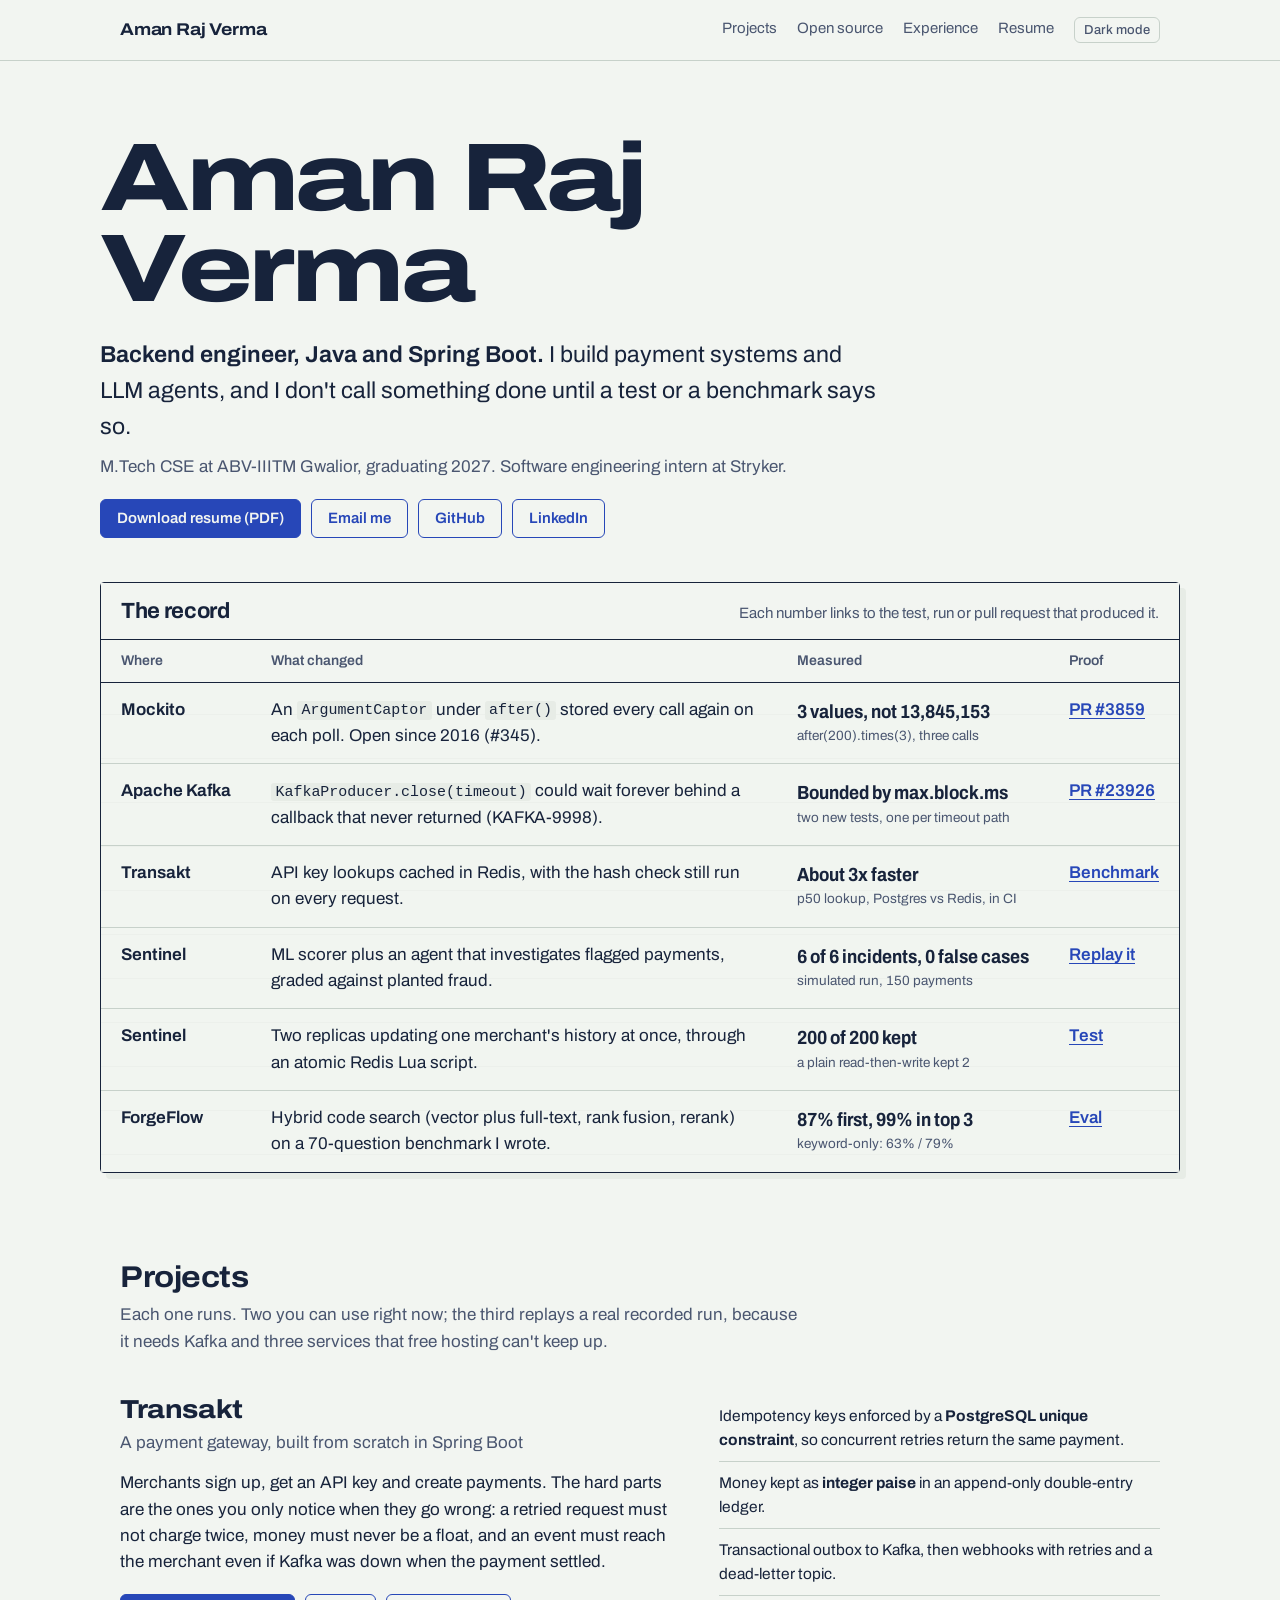
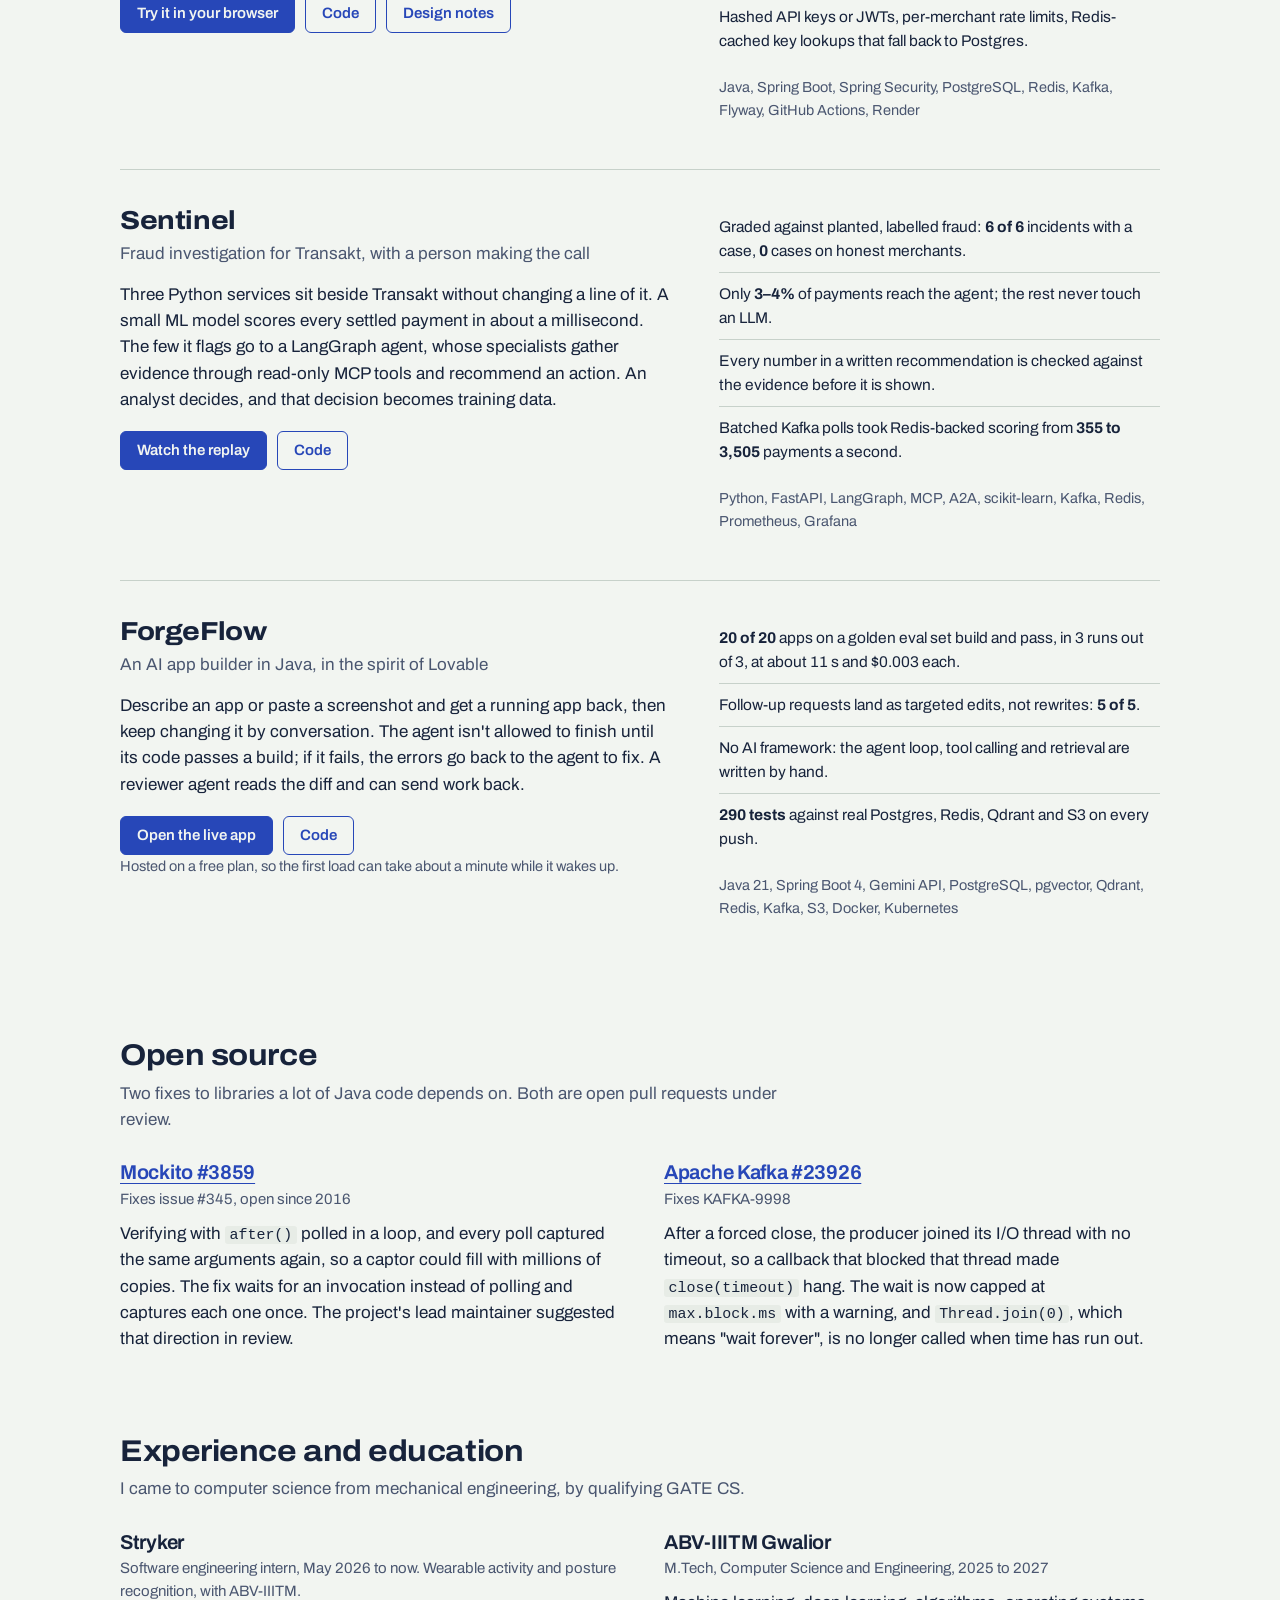
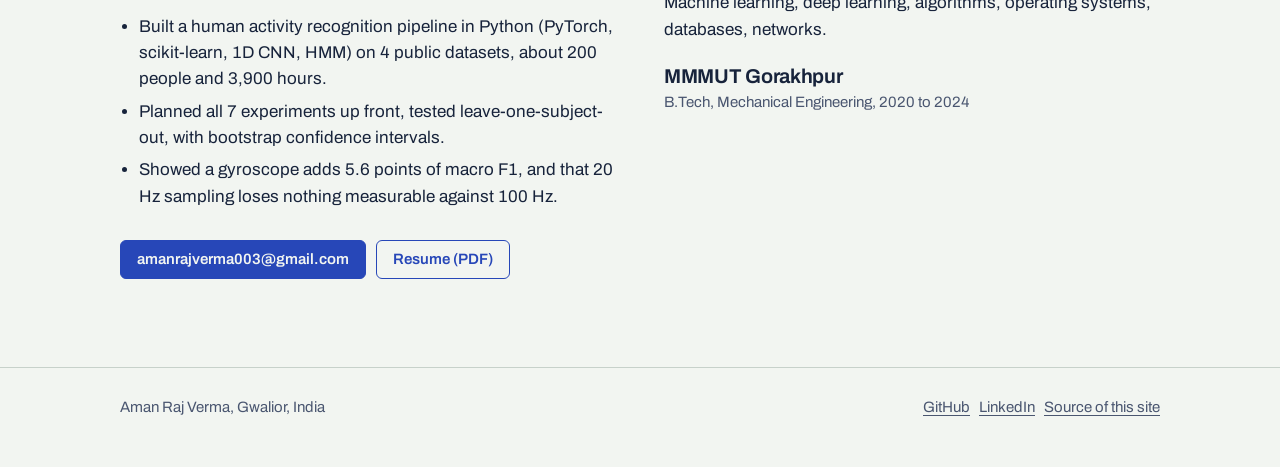
==== index.html @ beb5adf1 "Portfolio with live Transakt demo and Sentinel replay Co-Authored-By: Claude Opus 5.5 <noreply@anthr" ====
<!doctype html>
<html lang="en">
<head>
<meta charset="utf-8">
<meta name="viewport" content="width=device-width, initial-scale=1">
<title>Aman Raj Verma</title>
<meta name="description" content="Backend engineer (Java, Spring Boot) who builds payment systems and LLM agents, and measures them. Live demos, write-ups and open-source fixes.">
<meta property="og:title" content="Aman Raj Verma, backend engineer">
<meta property="og:description" content="Payment systems, fraud agents and an AI app builder, each with a live demo and the numbers behind it.">
<meta property="og:type" content="website">
<meta property="og:url" content="https://arv0007.github.io/">
<link rel="preconnect" href="https://fonts.googleapis.com">
<link rel="preconnect" href="https://fonts.gstatic.com" crossorigin>
<link href="https://fonts.googleapis.com/css2?family=Archivo:wdth,wght@62..125,400..800&display=swap" rel="stylesheet">
<link rel="stylesheet" href="assets/site.css">
<script src="assets/theme.js"></script>
<style>
  .hero { padding: 72px 0 24px; }
  .hero h1 {
    font-size: clamp(44px, 8.4vw, 96px);
    font-weight: 800;
    font-stretch: 125%;
    letter-spacing: -0.035em;
    line-height: 0.95;
  }
  .hero .role { font-size: clamp(19px, 2.4vw, 23px); margin: 22px 0 0; max-width: 34em; }
  .hero .role strong { font-weight: 650; }
  .hero .where { color: var(--ink-2); margin: 10px 0 0; }

  /* The record: one ruled passbook page. Every row links to where its number comes from. */
  .record {
    margin-top: 44px;
    border: 1.5px solid var(--ink);
    border-radius: 4px;
    background:
      repeating-linear-gradient(to bottom, transparent 0, transparent 43px, var(--rule) 43px, var(--rule) 44px),
      var(--paper);
    box-shadow: 6px 6px 0 var(--paper-2);
  }
  .record header {
    display: flex; justify-content: space-between; align-items: baseline; gap: 12px; flex-wrap: wrap;
    padding: 16px 20px 14px; border-bottom: 1.5px solid var(--ink); background: var(--paper);
  }
  .record header h2 { font-size: 22px; font-stretch: 100%; }
  .record header p { margin: 0; color: var(--ink-2); font-size: 15px; }
  .record table { width: 100%; border-collapse: collapse; }
  .record th {
    text-align: left; font-weight: 600; font-size: 14px; color: var(--ink-2);
    padding: 10px 20px; border-bottom: 1px solid var(--ink); background: var(--paper);
  }
  .record td { padding: 14px 20px; vertical-align: top; border-bottom: 1px solid var(--rule); background: color-mix(in srgb, var(--paper) 88%, transparent); }
  .record tr:last-child td { border-bottom: 0; }
  .record td.where-col { font-weight: 650; white-space: nowrap; }
  .record td.num { font-weight: 700; font-stretch: 88%; font-size: 19px; white-space: nowrap; color: var(--ink); }
  .record td.num small { display: block; font-weight: 400; font-stretch: 100%; font-size: 13.5px; color: var(--ink-2); white-space: normal; }
  .record td.proof a { white-space: nowrap; font-weight: 600; }
  @media (max-width: 760px) {
    .record { background: var(--paper); }
    .record thead { display: none; }
    .record tr { display: grid; grid-template-columns: 1fr auto; gap: 2px 14px; padding: 14px 16px; border-bottom: 1px solid var(--rule); }
    .record tr:last-child { border-bottom: 0; }
    .record td { padding: 0; border: 0; background: none; }
    .record td.where-col { grid-column: 1; }
    .record td.proof { grid-column: 2; grid-row: 1; text-align: right; }
    .record td.what { grid-column: 1 / -1; color: var(--ink-2); }
    .record td.num { grid-column: 1 / -1; margin-top: 4px; }
  }

  /* Projects: a long row each, not a card grid. */
  .project { display: grid; grid-template-columns: minmax(0, 1.25fr) minmax(0, 1fr); gap: 20px 48px; padding: 36px 0; border-top: 1px solid var(--rule); }
  .project:first-of-type { border-top: 0; padding-top: 12px; }
  .project h3 { font-size: 26px; font-weight: 750; font-stretch: 112%; }
  .project .kind { color: var(--ink-2); margin: 6px 0 14px; }
  .project p { margin: 0 0 12px; max-width: 36em; }
  .project ul { margin: 0; padding: 0; list-style: none; }
  .project li { padding: 9px 0; border-bottom: 1px solid var(--rule); font-size: 15.5px; }
  .project li:last-child { border-bottom: 0; }
  .project li b { font-weight: 700; }
  .project .stack { margin-top: 14px; font-size: 14.5px; color: var(--ink-2); }
  @media (max-width: 760px) { .project { grid-template-columns: 1fr; } }

  .two { display: grid; grid-template-columns: 1fr 1fr; gap: 28px 48px; }
  .entry h3 { font-size: 20px; }
  .entry .meta { color: var(--ink-2); margin: 4px 0 10px; font-size: 15px; }
  .entry p { margin: 0 0 10px; }
  .entry ul { margin: 0; padding-left: 1.1em; }
  .entry li { margin-bottom: 6px; }
  @media (max-width: 760px) { .two { grid-template-columns: 1fr; } }

  .contact { display: flex; flex-wrap: wrap; gap: 10px; margin-top: 24px; }
</style>
</head>
<body>
<a class="skip" href="#main">Skip to content</a>
<div class="bar">
  <div class="wrap">
    <a class="home" href="./">Aman Raj Verma</a>
    <nav aria-label="Main">
      <a href="#projects">Projects</a>
      <a href="#open-source">Open source</a>
      <a href="#experience">Experience</a>
      <a href="resume.pdf">Resume</a>
      <button class="theme-toggle" type="button">Dark mode</button>
    </nav>
  </div>
</div>

<main id="main">
  <div class="wrap hero">
    <h1>Aman Raj<br>Verma</h1>
    <p class="role"><strong>Backend engineer, Java and Spring Boot.</strong> I build payment systems and LLM agents, and I don't call something done until a test or a benchmark says so.</p>
    <p class="where">M.Tech CSE at ABV-IIITM Gwalior, graduating 2027. Software engineering intern at Stryker.</p>
    <div class="links">
      <a class="btn solid" href="resume.pdf">Download resume (PDF)</a>
      <a class="btn" href="mailto:amanrajverma003@gmail.com">Email me</a>
      <a class="btn" href="https://github.com/ARV0007">GitHub</a>
      <a class="btn" href="https://www.linkedin.com/in/arv14">LinkedIn</a>
    </div>

    <div class="record" role="region" aria-labelledby="record-title">
      <header>
        <h2 id="record-title">The record</h2>
        <p>Each number links to the test, run or pull request that produced it.</p>
      </header>
      <table>
        <thead><tr><th scope="col">Where</th><th scope="col">What changed</th><th scope="col">Measured</th><th scope="col">Proof</th></tr></thead>
        <tbody>
          <tr>
            <td class="where-col">Mockito</td>
            <td class="what">An <code>ArgumentCaptor</code> under <code>after()</code> stored every call again on each poll. Open since 2016 (#345).</td>
            <td class="num">3 values, not 13,845,153<small>after(200).times(3), three calls</small></td>
            <td class="proof"><a href="https://github.com/mockito/mockito/pull/3859">PR #3859</a></td>
          </tr>
          <tr>
            <td class="where-col">Apache Kafka</td>
            <td class="what"><code>KafkaProducer.close(timeout)</code> could wait forever behind a callback that never returned (KAFKA-9998).</td>
            <td class="num">Bounded by max.block.ms<small>two new tests, one per timeout path</small></td>
            <td class="proof"><a href="https://github.com/apache/kafka/pull/23926">PR #23926</a></td>
          </tr>
          <tr>
            <td class="where-col">Transakt</td>
            <td class="what">API key lookups cached in Redis, with the hash check still run on every request.</td>
            <td class="num">About 3x faster<small>p50 lookup, Postgres vs Redis, in CI</small></td>
            <td class="proof"><a href="https://github.com/ARV0007/transakt/pull/1">Benchmark</a></td>
          </tr>
          <tr>
            <td class="where-col">Sentinel</td>
            <td class="what">ML scorer plus an agent that investigates flagged payments, graded against planted fraud.</td>
            <td class="num">6 of 6 incidents, 0 false cases<small>simulated run, 150 payments</small></td>
            <td class="proof"><a href="demos/sentinel/">Replay it</a></td>
          </tr>
          <tr>
            <td class="where-col">Sentinel</td>
            <td class="what">Two replicas updating one merchant's history at once, through an atomic Redis Lua script.</td>
            <td class="num">200 of 200 kept<small>a plain read-then-write kept 2</small></td>
            <td class="proof"><a href="https://github.com/ARV0007/transakt-sentinel/blob/main/services/risk-scorer/tests/test_state.py">Test</a></td>
          </tr>
          <tr>
            <td class="where-col">ForgeFlow</td>
            <td class="what">Hybrid code search (vector plus full-text, rank fusion, rerank) on a 70-question benchmark I wrote.</td>
            <td class="num">87% first, 99% in top 3<small>keyword-only: 63% / 79%</small></td>
            <td class="proof"><a href="https://github.com/ARV0007/forgeflow#measured">Eval</a></td>
          </tr>
        </tbody>
      </table>
    </div>
  </div>

  <section id="projects" aria-labelledby="projects-title">
    <div class="wrap">
      <h2 id="projects-title">Projects</h2>
      <p class="sub">Each one runs. Two you can use right now; the third replays a real recorded run, because it needs Kafka and three services that free hosting can't keep up.</p>

      <article class="project">
        <div>
          <h3>Transakt</h3>
          <p class="kind">A payment gateway, built from scratch in Spring Boot</p>
          <p>Merchants sign up, get an API key and create payments. The hard parts are the ones you only notice when they go wrong: a retried request must not charge twice, money must never be a float, and an event must reach the merchant even if Kafka was down when the payment settled.</p>
          <div class="links">
            <a class="btn solid" href="demos/transakt/">Try it in your browser</a>
            <a class="btn" href="https://github.com/ARV0007/transakt">Code</a>
            <a class="btn" href="https://github.com/ARV0007/transakt/blob/main/docs/notes.md">Design notes</a>
          </div>
        </div>
        <div>
          <ul>
            <li>Idempotency keys enforced by a <b>PostgreSQL unique constraint</b>, so concurrent retries return the same payment.</li>
            <li>Money kept as <b>integer paise</b> in an append-only double-entry ledger.</li>
            <li>Transactional outbox to Kafka, then webhooks with retries and a dead-letter topic.</li>
            <li>Hashed API keys or JWTs, per-merchant rate limits, Redis-cached key lookups that fall back to Postgres.</li>
          </ul>
          <p class="stack">Java, Spring Boot, Spring Security, PostgreSQL, Redis, Kafka, Flyway, GitHub Actions, Render</p>
        </div>
      </article>

      <article class="project">
        <div>
          <h3>Sentinel</h3>
          <p class="kind">Fraud investigation for Transakt, with a person making the call</p>
          <p>Three Python services sit beside Transakt without changing a line of it. A small ML model scores every settled payment in about a millisecond. The few it flags go to a LangGraph agent, whose specialists gather evidence through read-only MCP tools and recommend an action. An analyst decides, and that decision becomes training data.</p>
          <div class="links">
            <a class="btn solid" href="demos/sentinel/">Watch the replay</a>
            <a class="btn" href="https://github.com/ARV0007/transakt-sentinel">Code</a>
          </div>
        </div>
        <div>
          <ul>
            <li>Graded against planted, labelled fraud: <b>6 of 6</b> incidents with a case, <b>0</b> cases on honest merchants.</li>
            <li>Only <b>3–4%</b> of payments reach the agent; the rest never touch an LLM.</li>
            <li>Every number in a written recommendation is checked against the evidence before it is shown.</li>
            <li>Batched Kafka polls took Redis-backed scoring from <b>355 to 3,505</b> payments a second.</li>
          </ul>
          <p class="stack">Python, FastAPI, LangGraph, MCP, A2A, scikit-learn, Kafka, Redis, Prometheus, Grafana</p>
        </div>
      </article>

      <article class="project">
        <div>
          <h3>ForgeFlow</h3>
          <p class="kind">An AI app builder in Java, in the spirit of Lovable</p>
          <p>Describe an app or paste a screenshot and get a running app back, then keep changing it by conversation. The agent isn't allowed to finish until its code passes a build; if it fails, the errors go back to the agent to fix. A reviewer agent reads the diff and can send work back.</p>
          <div class="links">
            <a class="btn solid" href="https://forgeflow-7m08.onrender.com">Open the live app</a>
            <a class="btn" href="https://github.com/ARV0007/forgeflow">Code</a>
          </div>
          <p class="note">Hosted on a free plan, so the first load can take about a minute while it wakes up.</p>
        </div>
        <div>
          <ul>
            <li><b>20 of 20</b> apps on a golden eval set build and pass, in 3 runs out of 3, at about 11 s and $0.003 each.</li>
            <li>Follow-up requests land as targeted edits, not rewrites: <b>5 of 5</b>.</li>
            <li>No AI framework: the agent loop, tool calling and retrieval are written by hand.</li>
            <li><b>290 tests</b> against real Postgres, Redis, Qdrant and S3 on every push.</li>
          </ul>
          <p class="stack">Java 21, Spring Boot 4, Gemini API, PostgreSQL, pgvector, Qdrant, Redis, Kafka, S3, Docker, Kubernetes</p>
        </div>
      </article>
    </div>
  </section>

  <section id="open-source" aria-labelledby="oss-title">
    <div class="wrap">
      <h2 id="oss-title">Open source</h2>
      <p class="sub">Two fixes to libraries a lot of Java code depends on. Both are open pull requests under review.</p>
      <div class="two">
        <div class="entry">
          <h3><a href="https://github.com/mockito/mockito/pull/3859">Mockito #3859</a></h3>
          <p class="meta">Fixes issue #345, open since 2016</p>
          <p>Verifying with <code>after()</code> polled in a loop, and every poll captured the same arguments again, so a captor could fill with millions of copies. The fix waits for an invocation instead of polling and captures each one once. The project's lead maintainer suggested that direction in review.</p>
        </div>
        <div class="entry">
          <h3><a href="https://github.com/apache/kafka/pull/23926">Apache Kafka #23926</a></h3>
          <p class="meta">Fixes KAFKA-9998</p>
          <p>After a forced close, the producer joined its I/O thread with no timeout, so a callback that blocked that thread made <code>close(timeout)</code> hang. The wait is now capped at <code>max.block.ms</code> with a warning, and <code>Thread.join(0)</code>, which means "wait forever", is no longer called when time has run out.</p>
        </div>
      </div>
    </div>
  </section>

  <section id="experience" aria-labelledby="exp-title">
    <div class="wrap">
      <h2 id="exp-title">Experience and education</h2>
      <p class="sub">I came to computer science from mechanical engineering, by qualifying GATE CS.</p>
      <div class="two">
        <div class="entry">
          <h3>Stryker</h3>
          <p class="meta">Software engineering intern, May 2026 to now. Wearable activity and posture recognition, with ABV-IIITM.</p>
          <ul>
            <li>Built a human activity recognition pipeline in Python (PyTorch, scikit-learn, 1D CNN, HMM) on 4 public datasets, about 200 people and 3,900 hours.</li>
            <li>Planned all 7 experiments up front, tested leave-one-subject-out, with bootstrap confidence intervals.</li>
            <li>Showed a gyroscope adds 5.6 points of macro F1, and that 20 Hz sampling loses nothing measurable against 100 Hz.</li>
          </ul>
        </div>
        <div class="entry">
          <h3>ABV-IIITM Gwalior</h3>
          <p class="meta">M.Tech, Computer Science and Engineering, 2025 to 2027</p>
          <p>Machine learning, deep learning, algorithms, operating systems, databases, networks.</p>
          <h3 style="margin-top:22px">MMMUT Gorakhpur</h3>
          <p class="meta">B.Tech, Mechanical Engineering, 2020 to 2024</p>
        </div>
      </div>
      <div class="contact">
        <a class="btn solid" href="mailto:amanrajverma003@gmail.com">amanrajverma003@gmail.com</a>
        <a class="btn" href="resume.pdf">Resume (PDF)</a>
      </div>
    </div>
  </section>
</main>

<footer>
  <div class="wrap">
    <span>Aman Raj Verma, Gwalior, India</span>
    <span><a href="https://github.com/ARV0007">GitHub</a>&nbsp;&nbsp; <a href="https://www.linkedin.com/in/arv14">LinkedIn</a>&nbsp;&nbsp; <a href="https://github.com/ARV0007/arv0007.github.io">Source of this site</a></span>
  </div>
</footer>
</body>
</html>
---- assets/site.css ----
/* Aman Raj Verma, portfolio.
   Passbook palette: pale ruled paper, navy ink, one stamp-blue accent.
   Archivo for everything you scan; Literata for everything you read. */

:root {
  --paper: #f2f5f1;
  --paper-2: #e7ece6;
  --ink: #17233b;
  --ink-2: #4a5670;
  --rule: #c7d1ca;
  --stamp: #2747b8;
  --stamp-soft: #dfe5f7;
  --credit: #22704f;
  --debit: #a8323f;
  --debit-soft: #f6e3e3;
  --credit-soft: #ddeee4;
  --shadow: 0 1px 0 rgba(23, 35, 59, 0.06);
  --sans: "Archivo", system-ui, sans-serif;
  --serif: "Literata", Georgia, serif;
  --wrap: 1080px;
  color-scheme: light;
}

@media (prefers-color-scheme: dark) {
  :root:not([data-theme="light"]) {
    --paper: #101828;
    --paper-2: #172238;
    --ink: #e4e9f2;
    --ink-2: #a3aec4;
    --rule: #2b3954;
    --stamp: #93a8ff;
    --stamp-soft: #1f2c4f;
    --credit: #6fcf9f;
    --debit: #ff8c96;
    --debit-soft: #3a1d26;
    --credit-soft: #163428;
    color-scheme: dark;
  }
}
:root[data-theme="dark"] {
  --paper: #101828;
  --paper-2: #172238;
  --ink: #e4e9f2;
  --ink-2: #a3aec4;
  --rule: #2b3954;
  --stamp: #93a8ff;
  --stamp-soft: #1f2c4f;
  --credit: #6fcf9f;
  --debit: #ff8c96;
  --debit-soft: #3a1d26;
  --credit-soft: #163428;
  color-scheme: dark;
}

*, *::before, *::after { box-sizing: border-box; }
html { -webkit-text-size-adjust: 100%; }
body {
  margin: 0;
  background: var(--paper);
  color: var(--ink);
  font: 400 17px/1.55 var(--sans);
  font-variant-numeric: tabular-nums;
}
img { max-width: 100%; height: auto; }
a { color: var(--stamp); text-underline-offset: 0.18em; text-decoration-thickness: 1px; }
a:hover { text-decoration-thickness: 2px; }
:focus-visible { outline: 3px solid var(--stamp); outline-offset: 2px; border-radius: 2px; }
code { font-family: ui-monospace, "SF Mono", Menlo, Consolas, monospace; font-size: 0.88em; background: var(--paper-2); padding: 0.08em 0.3em; border-radius: 3px; }
pre { background: var(--paper-2); padding: 14px 16px; border-radius: 6px; overflow-x: auto; font-size: 14px; line-height: 1.5; }
pre code { background: none; padding: 0; font-size: inherit; }

.wrap { max-width: var(--wrap); margin: 0 auto; padding: 0 20px; }
.skip { position: absolute; left: -999px; }
.skip:focus { left: 16px; top: 12px; background: var(--paper); padding: 6px 10px; z-index: 10; }

/* ---------- top bar ---------- */
.bar { border-bottom: 1px solid var(--rule); }
.bar .wrap { display: flex; align-items: center; justify-content: space-between; gap: 16px; min-height: 60px; flex-wrap: wrap; }
.bar .home { font-weight: 700; font-stretch: 112%; color: var(--ink); text-decoration: none; letter-spacing: -0.01em; }
.bar nav { display: flex; gap: 20px; flex-wrap: wrap; }
.bar nav a { color: var(--ink-2); text-decoration: none; font-size: 15px; }
.bar nav a:hover, .bar nav a[aria-current] { color: var(--ink); text-decoration: underline; }

/* ---------- headings ---------- */
h1, h2, h3 { font-family: var(--sans); line-height: 1.12; letter-spacing: -0.015em; margin: 0; }
h2 { font-size: 30px; font-weight: 700; font-stretch: 110%; }
h3 { font-size: 21px; font-weight: 650; }
.lede { font-size: 20px; color: var(--ink-2); max-width: 36em; margin: 14px 0 0; }

section { padding: 64px 0 8px; }
section > .wrap > h2 { margin-bottom: 8px; }
.sub { color: var(--ink-2); margin: 0 0 28px; max-width: 40em; }

/* ---------- buttons ---------- */
.btn {
  display: inline-flex; align-items: center; gap: 8px;
  font: 600 15px/1 var(--sans); padding: 11px 16px; border-radius: 6px;
  border: 1.5px solid var(--stamp); color: var(--stamp); background: transparent;
  text-decoration: none; cursor: pointer;
}
.btn:hover { background: var(--stamp-soft); text-decoration: none; }
.btn.solid { background: var(--stamp); color: var(--paper); }
.btn.solid:hover { filter: brightness(1.1); background: var(--stamp); }
.btn[disabled] { opacity: 0.45; cursor: not-allowed; }
.links { display: flex; flex-wrap: wrap; gap: 10px; margin-top: 18px; }

/* ---------- footer ---------- */
footer { margin-top: 80px; border-top: 1px solid var(--rule); padding: 28px 0 48px; color: var(--ink-2); font-size: 15px; }
footer .wrap { display: flex; justify-content: space-between; flex-wrap: wrap; gap: 12px; }
footer a { color: var(--ink-2); }

/* ---------- small helpers ---------- */
.tag { display: inline-block; font-size: 13px; font-weight: 600; padding: 2px 8px; border-radius: 999px; background: var(--paper-2); color: var(--ink-2); }
.tag.hold { background: var(--debit-soft); color: var(--debit); }
.tag.ok { background: var(--credit-soft); color: var(--credit); }
.note { font-size: 14.5px; color: var(--ink-2); }
.theme-toggle { background: none; border: 1px solid var(--rule); color: var(--ink-2); border-radius: 6px; padding: 5px 9px; font: 500 13px var(--sans); cursor: pointer; }

@media (max-width: 640px) {
  body { font-size: 16px; }
  h2 { font-size: 25px; }
  .lede { font-size: 18px; }
  section { padding-top: 48px; }
  .wrap { padding: 0 16px; }
}
@media (prefers-reduced-motion: reduce) {
  *, *::before, *::after { animation: none !important; transition: none !important; scroll-behavior: auto !important; }
}
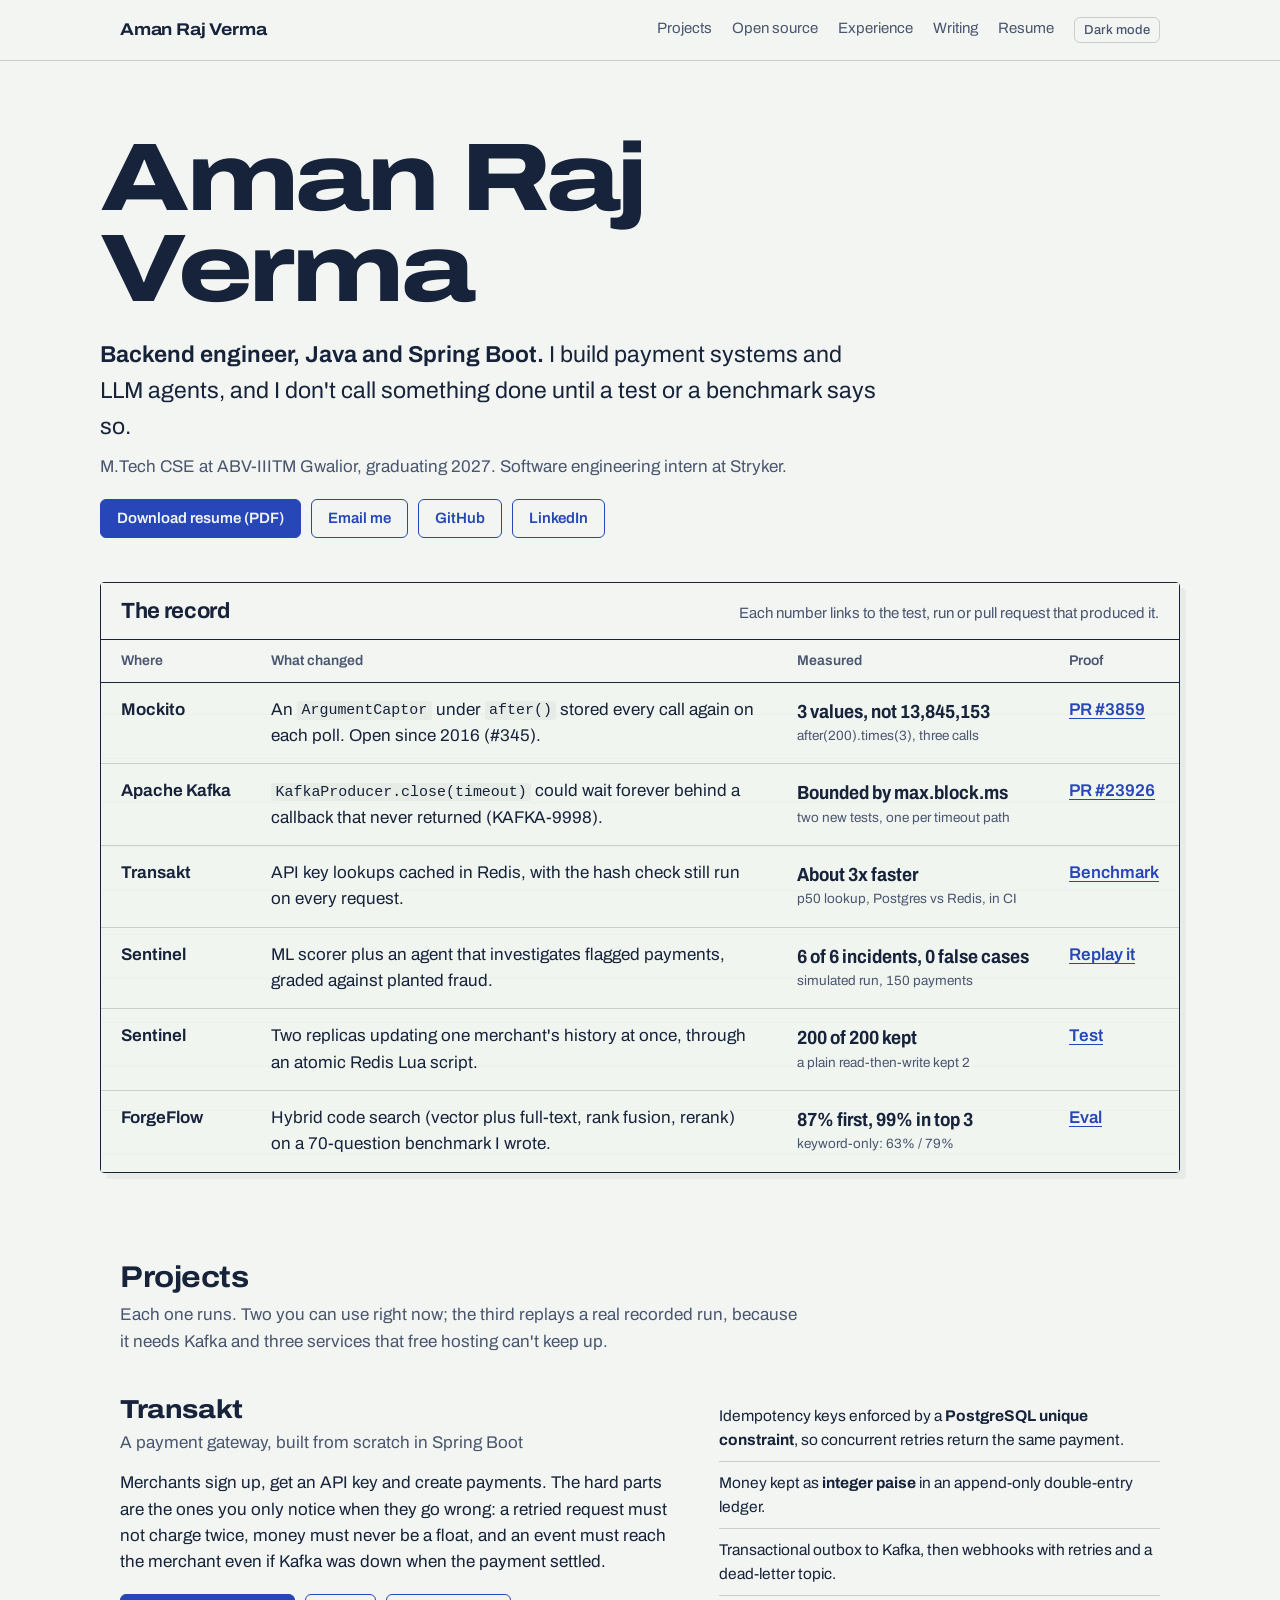
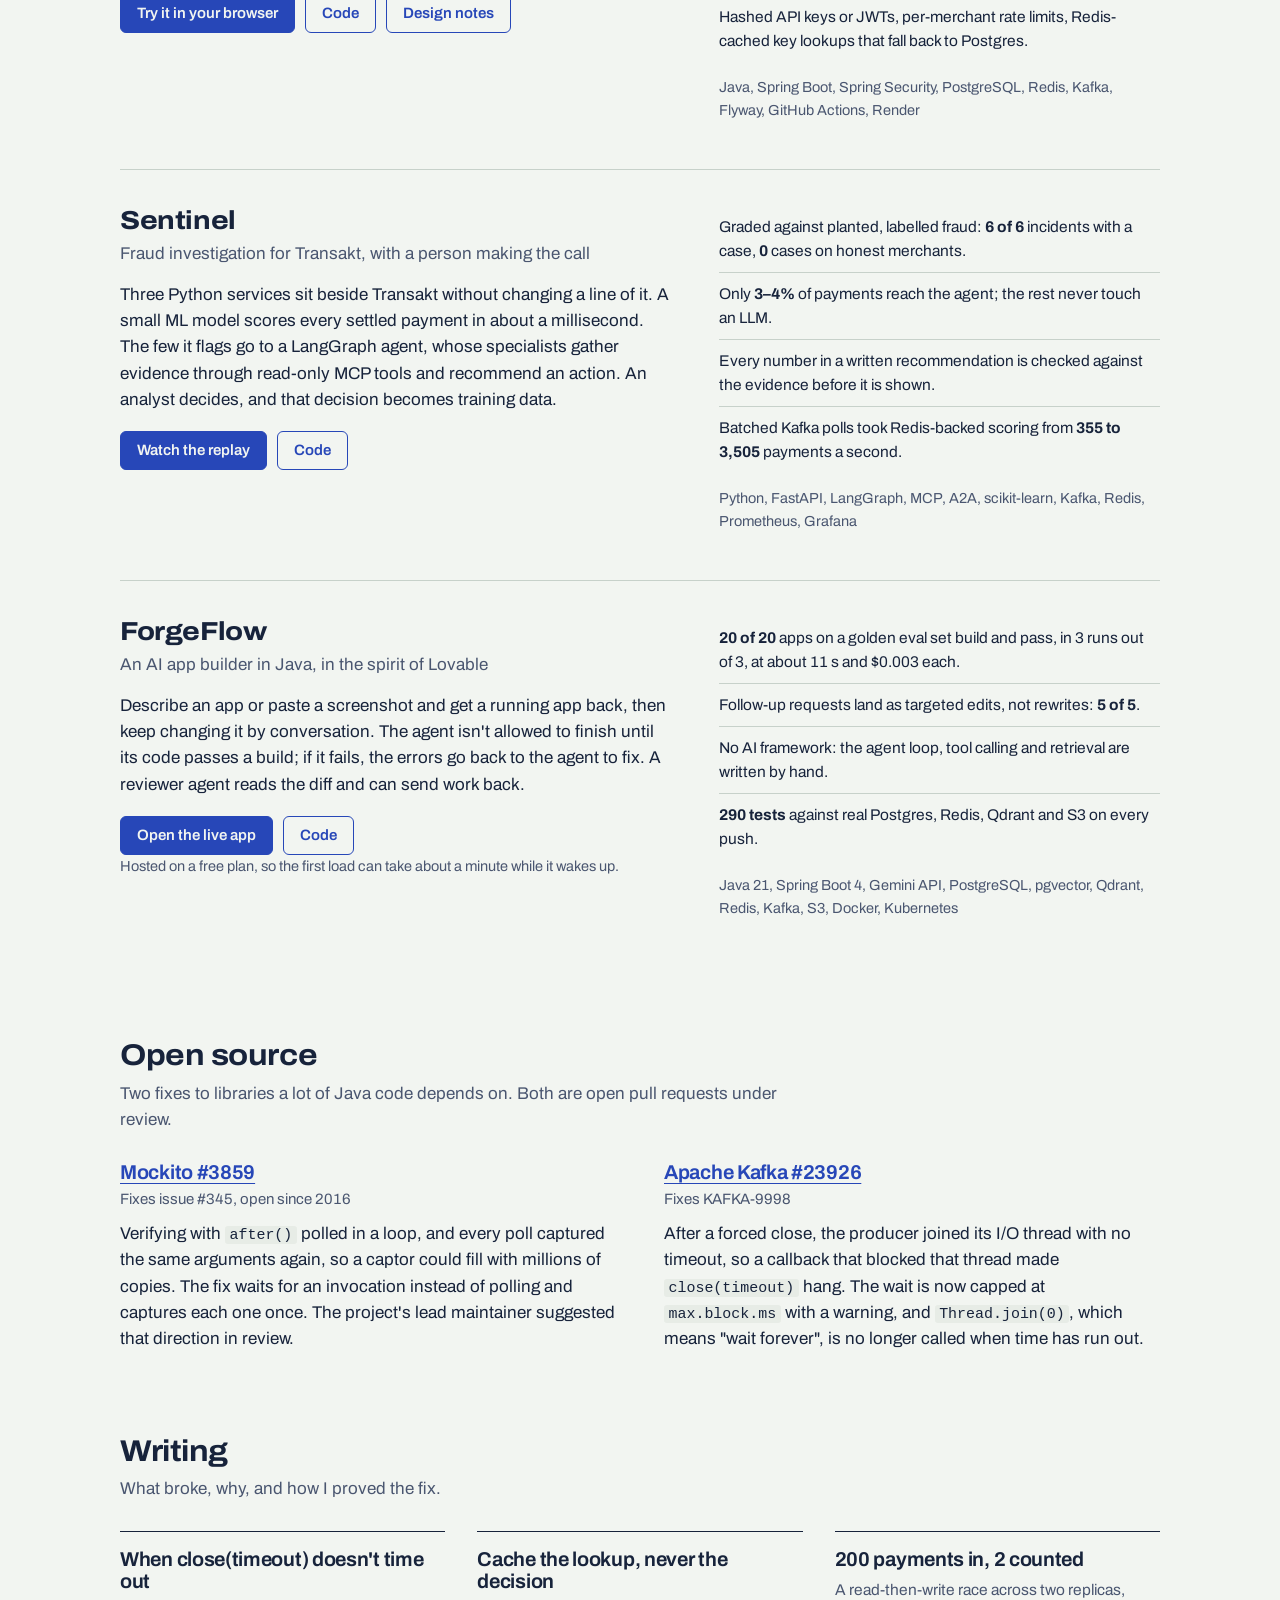
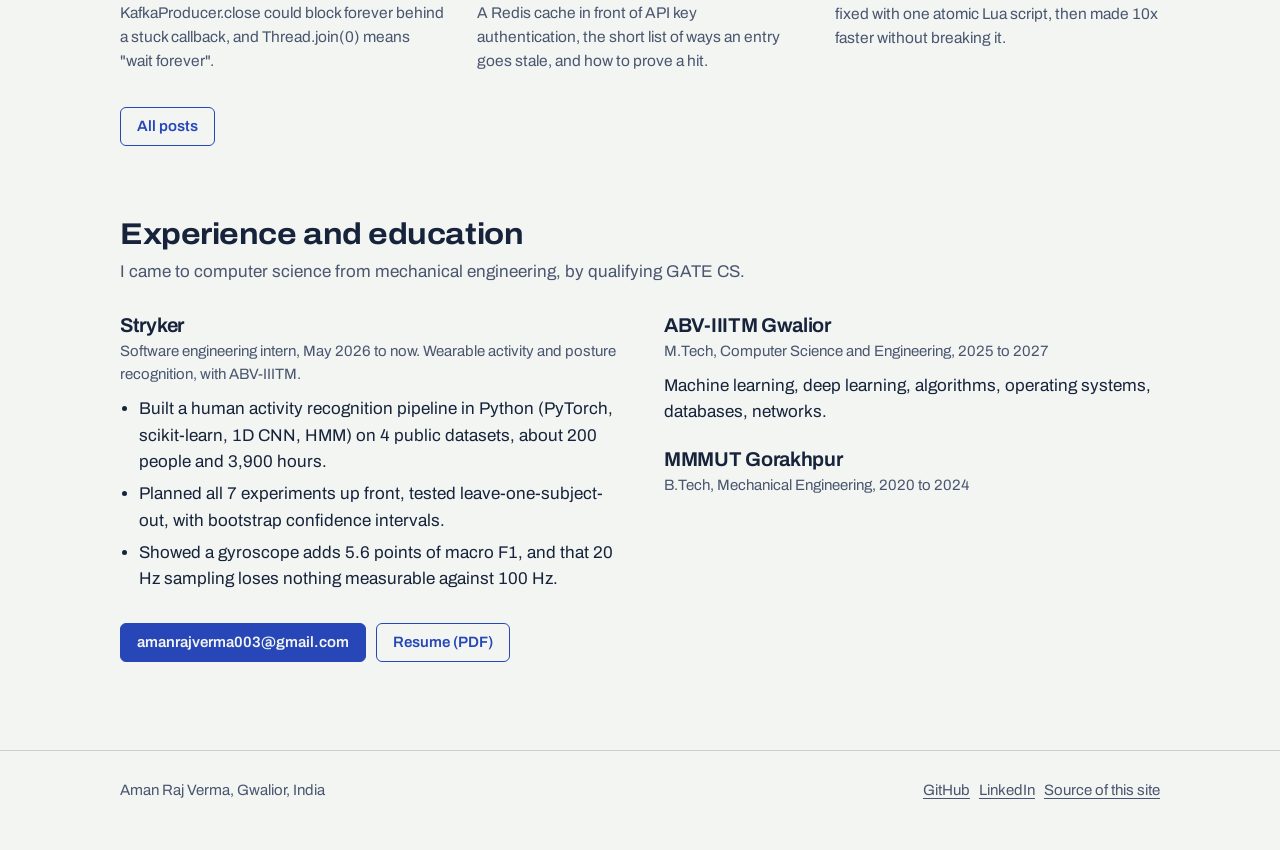
==== commit d43da696: "Publish the blog: three posts, and a Writing section on the home page Co-Authored-By: Claude Opus 5." ====
--- a/index.html
+++ b/index.html
@@ -87,6 +87,12 @@
   .entry li { margin-bottom: 6px; }
   @media (max-width: 760px) { .two { grid-template-columns: 1fr; } }
 
+  .posts-home { display: grid; grid-template-columns: repeat(3, minmax(0, 1fr)); gap: 0 32px; }
+  .posts-home a { display: block; color: var(--ink); text-decoration: none; padding: 16px 0; border-top: 1.5px solid var(--ink); }
+  .posts-home a:hover h3 { text-decoration: underline; text-decoration-thickness: 2px; text-underline-offset: 0.15em; }
+  .posts-home h3 { font-size: 20px; }
+  .posts-home p { margin: 8px 0 0; color: var(--ink-2); font-size: 15.5px; }
+  @media (max-width: 760px) { .posts-home { grid-template-columns: 1fr; } }
   .contact { display: flex; flex-wrap: wrap; gap: 10px; margin-top: 24px; }
 </style>
 </head>
@@ -99,6 +105,7 @@
       <a href="#projects">Projects</a>
       <a href="#open-source">Open source</a>
       <a href="#experience">Experience</a>
+      <a href="blog/">Writing</a>
       <a href="resume.pdf">Resume</a>
       <button class="theme-toggle" type="button">Dark mode</button>
     </nav>
@@ -254,6 +261,19 @@
           <p>After a forced close, the producer joined its I/O thread with no timeout, so a callback that blocked that thread made <code>close(timeout)</code> hang. The wait is now capped at <code>max.block.ms</code> with a warning, and <code>Thread.join(0)</code>, which means "wait forever", is no longer called when time has run out.</p>
         </div>
       </div>
+    </div>
+  </section>
+
+  <section id="writing" aria-labelledby="writing-title">
+    <div class="wrap">
+      <h2 id="writing-title">Writing</h2>
+      <p class="sub">What broke, why, and how I proved the fix.</p>
+      <div class="posts-home">
+        <a href="blog/kafka-close-timeout/"><h3>When close(timeout) doesn't time out</h3><p>KafkaProducer.close could block forever behind a stuck callback, and Thread.join(0) means "wait forever".</p></a>
+        <a href="blog/cache-the-lookup-not-the-decision/"><h3>Cache the lookup, never the decision</h3><p>A Redis cache in front of API key authentication, the short list of ways an entry goes stale, and how to prove a hit.</p></a>
+        <a href="blog/redis-lua-200-payments/"><h3>200 payments in, 2 counted</h3><p>A read-then-write race across two replicas, fixed with one atomic Lua script, then made 10x faster without breaking it.</p></a>
+      </div>
+      <div class="links"><a class="btn" href="blog/">All posts</a></div>
     </div>
   </section>
 
